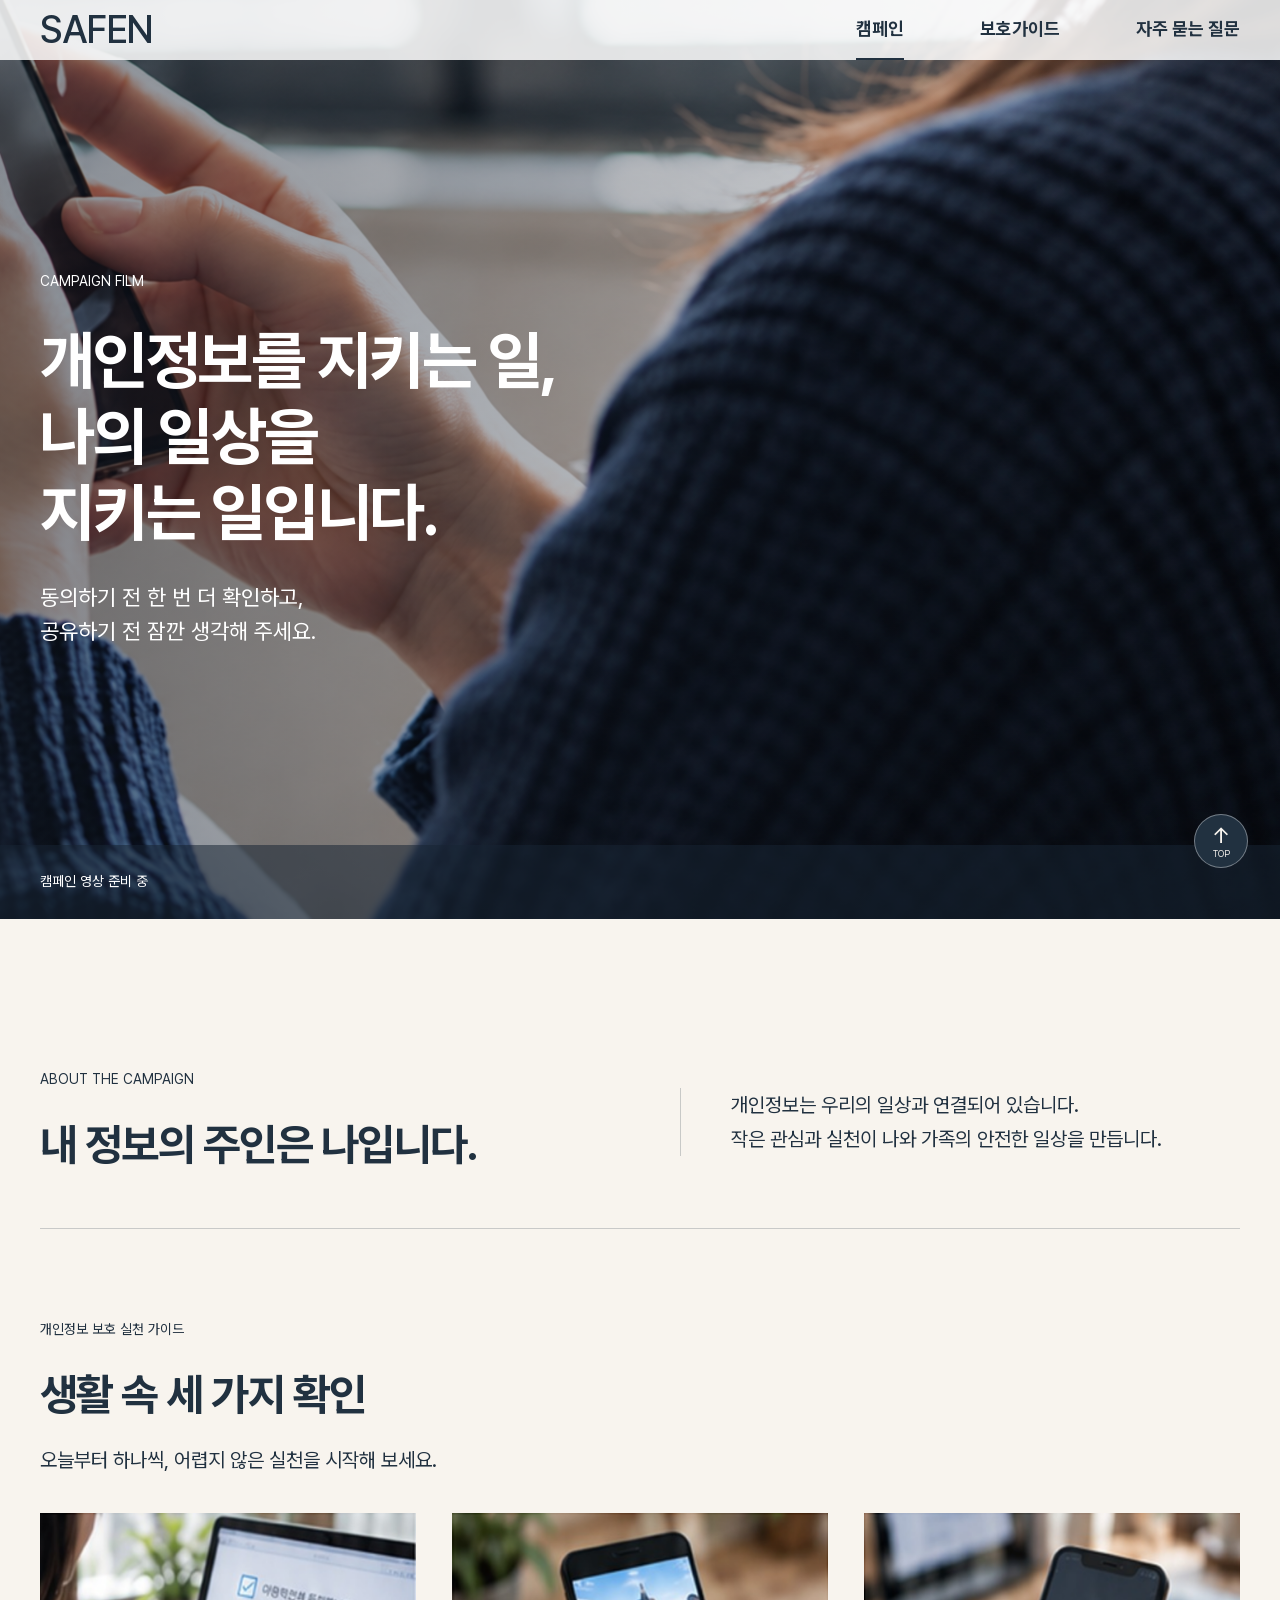
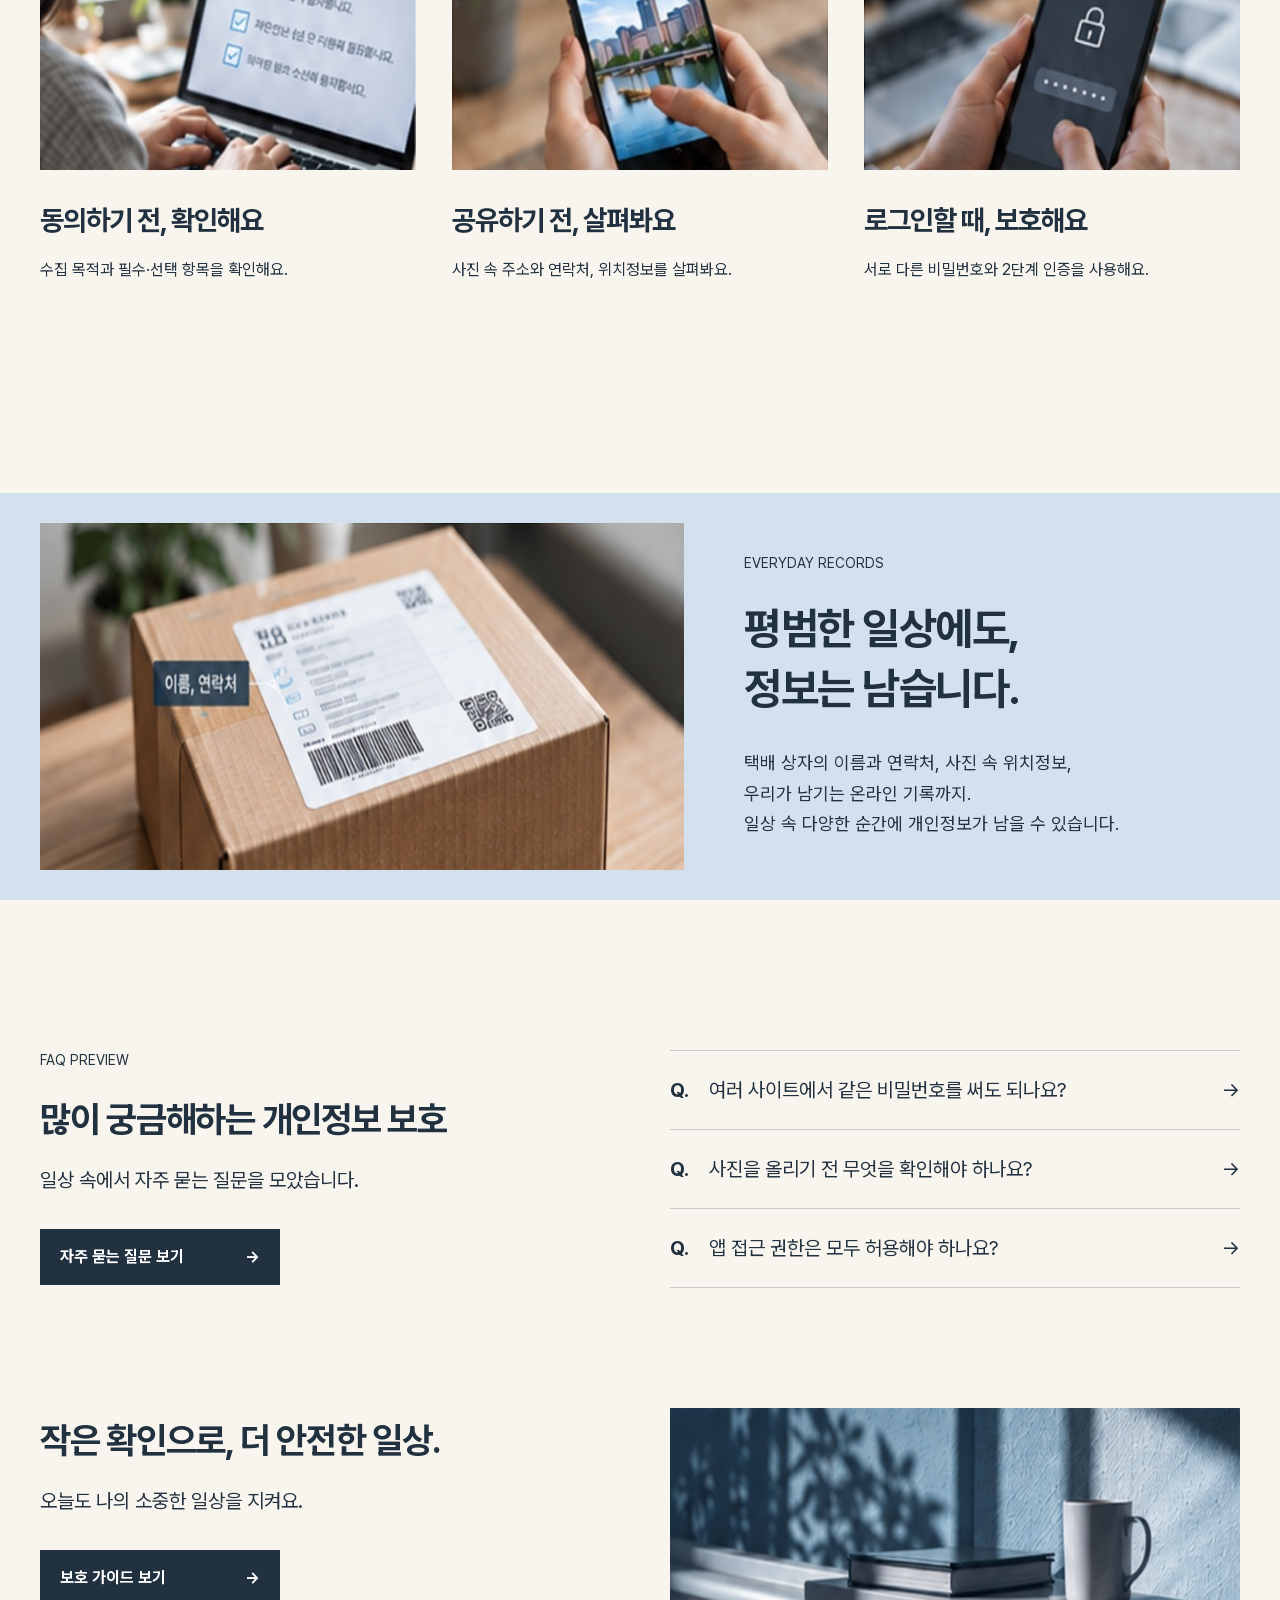
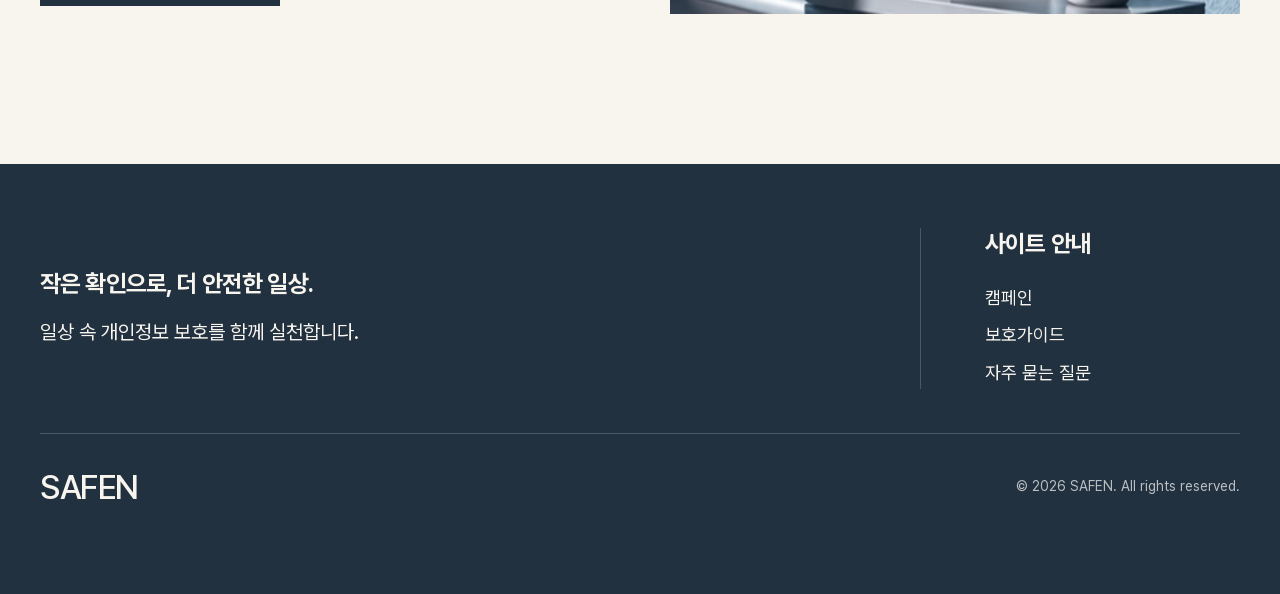
==== index.html @ d2a3bb8a "SAFEN" ====
<!doctype html>
<html lang="ko">
  <head>
    <meta charset="UTF-8" />
    <meta name="viewport" content="width=device-width, initial-scale=1.0" />
    <meta
      name="description"
      content="작은 확인으로, 더 안전한 일상. SAFEN 개인정보 보호 캠페인"
    />
    <title>SAFEN | 캠페인</title>
    <link rel="stylesheet" href="css/reset.css" />
    <link rel="stylesheet" href="css/common.css" />
    <link rel="stylesheet" href="css/main.css" />
    <script src="js/common.js" defer></script>
  </head>
  <body data-page="main">
    <a class="skip-link" href="#content">본문 바로가기</a>
    <header class="site-header">
      <div class="header-inner">
        <a class="logo" href="index.html" aria-label="SAFEN 캠페인 홈">SAFEN</a
        ><button
          class="menu-toggle"
          aria-label="메뉴 열기"
          aria-expanded="false"
          aria-controls="site-nav"
        >
          <span></span><span></span>
        </button>
        <nav id="site-nav" aria-label="주 메뉴">
          <a href="index.html" data-page="main">캠페인</a
          ><a href="guide.html" data-page="guide">보호가이드</a
          ><a href="faq.html" data-page="faq">자주 묻는 질문</a>
        </nav>
      </div>
    </header>
    <main id="content">
      <section class="main-hero" aria-labelledby="main-title">
        <!-- 실제 영상은 video/campaign.mp4에 넣고 data-src를 유지하세요. 파일이 있을 때만 플레이어가 표시됩니다. --><video
          class="main-video"
          data-src="video/campaign.mp4"
          poster="img/campaign-poster.png"
          controls
          playsinline
          hidden
        ></video>
        <div class="main-hero-copy inner">
          <p class="eyebrow">CAMPAIGN FILM</p>
          <h1 id="main-title">
            개인정보를 지키는 일,<br />나의 일상을<br />지키는 일입니다.
          </h1>
          <p>
            동의하기 전 한 번 더 확인하고,<br />공유하기 전 잠깐 생각해 주세요.
          </p>
        </div>
        <p class="video-status">캠페인 영상 준비 중</p>
      </section>
      <section class="main-about">
        <div class="inner">
          <div class="main-intro">
            <div>
              <p class="eyebrow">ABOUT THE CAMPAIGN</p>
              <h2>내 정보의 주인은 나입니다.</h2>
            </div>
            <p>
              개인정보는 우리의 일상과 연결되어 있습니다.<br />작은 관심과
              실천이 나와 가족의 안전한 일상을 만듭니다.
            </p>
          </div>
          <div class="main-practice">
            <p class="eyebrow">개인정보 보호 실천 가이드</p>
            <h2>생활 속 세 가지 확인</h2>
            <p>오늘부터 하나씩, 어렵지 않은 실천을 시작해 보세요.</p>
            <div class="main-cards">
              <article>
                <img
                  class=""
                  src="img/consent.png"
                  alt="동의하기 전, 확인해요"
                  loading="lazy"
                />
                <h3>동의하기 전, 확인해요</h3>
                <p>수집 목적과 필수·선택 항목을 확인해요.</p>
              </article>
              <article>
                <img
                  class=""
                  src="img/share.png"
                  alt="공유하기 전, 살펴봐요"
                  loading="lazy"
                />
                <h3>공유하기 전, 살펴봐요</h3>
                <p>사진 속 주소와 연락처, 위치정보를 살펴봐요.</p>
              </article>
              <article>
                <img
                  class=""
                  src="img/login.png"
                  alt="로그인할 때, 보호해요"
                  loading="lazy"
                />
                <h3>로그인할 때, 보호해요</h3>
                <p>서로 다른 비밀번호와 2단계 인증을 사용해요.</p>
              </article>
            </div>
          </div>
        </div>
      </section>
      <section class="main-records">
        <div class="inner">
          <img
            class=""
            src="img/parcel.png"
            alt="이름과 연락처가 남아 있는 택배 송장"
            loading="lazy"
          />
          <div>
            <p class="eyebrow">EVERYDAY RECORDS</p>
            <h2>평범한 일상에도,<br />정보는 남습니다.</h2>
            <p>
              택배 상자의 이름과 연락처, 사진 속 위치정보,<br />우리가 남기는
              온라인 기록까지.<br />일상 속 다양한 순간에 개인정보가 남을 수
              있습니다.
            </p>
          </div>
        </div>
      </section>
      <section class="main-faq inner">
        <div>
          <p class="eyebrow">FAQ PREVIEW</p>
          <h2>많이 궁금해하는 개인정보 보호</h2>
          <p>일상 속에서 자주 묻는 질문을 모았습니다.</p>
          <a class="button" href="faq.html"
            >자주 묻는 질문 보기<span aria-hidden="true">→</span></a
          >
        </div>
        <div class="main-question-links">
          <a href="faq.html?category=account"
            ><b>Q.</b><span>여러 사이트에서 같은 비밀번호를 써도 되나요?</span
            ><span aria-hidden="true">→</span></a
          ><a href="faq.html?category=sns"
            ><b>Q.</b><span>사진을 올리기 전 무엇을 확인해야 하나요?</span
            ><span aria-hidden="true">→</span></a
          ><a href="faq.html?category=device"
            ><b>Q.</b><span>앱 접근 권한은 모두 허용해야 하나요?</span
            ><span aria-hidden="true">→</span></a
          >
        </div>
      </section>
      <section class="main-cta inner">
        <div>
          <h2>작은 확인으로, 더 안전한 일상.</h2>
          <p>오늘도 나의 소중한 일상을 지켜요.</p>
          <a class="button" href="guide.html"
            >보호 가이드 보기<span aria-hidden="true">→</span></a
          >
        </div>
        <img
          class=""
          src="img/main-cta.png"
          alt="햇살이 비치는 책상과 머그잔"
          loading="lazy"
        />
      </section>
    </main>
    <footer class="site-footer">
      <div class="inner">
        <div class="footer-top">
          <div>
            <h2>작은 확인으로, 더 안전한 일상.</h2>
            <p>일상 속 개인정보 보호를 함께 실천합니다.</p>
          </div>
          <div class="footer-links">
            <h2>사이트 안내</h2>
            <a href="index.html" data-page="main">캠페인</a
            ><a href="guide.html" data-page="guide">보호가이드</a
            ><a href="faq.html" data-page="faq">자주 묻는 질문</a>
          </div>
        </div>
        <div class="footer-bottom">
          <a class="logo" href="index.html">SAFEN</a
          ><small>© 2026 SAFEN. All rights reserved.</small>
        </div>
      </div>
    </footer>
    <button class="top-button" aria-label="페이지 맨 위로 이동">
      <span aria-hidden="true">↑</span>TOP
    </button>
  </body>
</html>
---- css/common.css ----
/* SVG 원본: 각 페이지 1920px / 공통 콘텐츠 1440px, 가이드 1592px. */
@font-face {
  font-family: Pretendard;
  src: url("../fonts/PretendardVariable.woff2") format("woff2");
  font-weight: 45 920;
  font-style: normal;
  font-display: swap;
}
@font-face {
  font-family: HANAMDAUM;
  src: local("HANAMDAUM");
}
:root {
  --navy: #213140;
  --ivory: #f8f4ee;
  --sky: #d3e1ee;
  --gray: #bbbfc2;
  --ink: #111111;
  --line: rgba(33, 49, 64, 0.22);
}
html {
  scroll-behavior: smooth;
}
body {
  font-family: Pretendard, "Noto Sans KR", "Malgun Gothic", sans-serif;
  color: var(--navy);
  font-size: 20px;
  line-height: 1.7;
  word-break: keep-all;
  overflow-wrap: break-word;
}
h1,
h2,
h3 {
  line-height: 1.35;
  letter-spacing: -0.035em;
}
h1 {
  font-size: 52px;
}
h2 {
  font-size: 44px;
}
h3 {
  font-size: 28px;
}
button {
  border: 0;
  background: none;
}
a,
button,
input {
  touch-action: manipulation;
}
:focus-visible {
  outline: 3px solid #547d9f;
  outline-offset: 5px;
}
.inner {
  width: min(1440px, calc(100% - 80px));
  margin-inline: auto;
}
.guide-inner {
  width: min(1592px, calc(100% - 80px));
  margin-inline: auto;
}
.eyebrow {
  font-size: 14px;
  line-height: 1.5;
  margin-bottom: 25px;
}
.button {
  display: inline-flex;
  align-items: center;
  justify-content: space-between;
  gap: 35px;
  min-height: 56px;
  min-width: 240px;
  padding: 14px 20px;
  background: var(--navy);
  color: white;
  font-size: 16px;
  font-weight: 700;
  margin-top: 32px;
}
.button:hover {
  background: #344b60;
}
.site-header {
  height: 60px;
  background: rgba(255, 255, 255, 0.85);
  position: relative;
  z-index: 10;
}
.header-inner {
  max-width: 1610px;
  width: calc(100% - 80px);
  height: 100%;
  margin: auto;
  display: flex;
  align-items: center;
  justify-content: space-between;
}
.logo {
  font-family: HANAMDAUM, Pretendard, sans-serif;
  font-size: 38px;
  letter-spacing: -1.5px;
  line-height: 1;
  font-weight: 500;
}
.site-header nav {
  display: flex;
  align-items: center;
  gap: 76px;
  font-size: 18px;
  font-weight: 700;
  height: 100%;
}
.site-header nav a {
  display: flex;
  align-items: center;
  height: 100%;
  border-bottom: 2px solid transparent;
}
.site-header nav a[aria-current="page"] {
  border-color: var(--navy);
}
.menu-toggle {
  display: none;
}
.site-footer {
  background: var(--navy);
  color: var(--ivory);
  margin-top: 80px;
  padding: 64px 0 90px;
}
.footer-top {
  display: grid;
  grid-template-columns: 1fr 320px;
  gap: 70px;
  align-items: center;
  padding-bottom: 44px;
}
.footer-top h2 {
  font-size: 24px;
  margin-bottom: 15px;
}
.footer-top p {
  font-size: 20px;
}
.footer-links {
  border-left: 1px solid #ffffff30;
  padding-left: 64px;
  display: flex;
  flex-direction: column;
  font-size: 18px;
  gap: 7px;
}
.footer-bottom {
  border-top: 1px solid #ffffff30;
  padding-top: 36px;
  display: flex;
  justify-content: space-between;
  align-items: center;
  gap: 20px;
}
.footer-bottom .logo {
  font-size: 34px;
}
.footer-bottom small {
  font-size: 14px;
  color: var(--gray);
}
.top-button {
  position: fixed;
  bottom: 32px;
  right: 32px;
  z-index: 20;
  background: var(--navy);
  color: var(--ivory);
  border: 1px solid #ffffff60;
  border-radius: 50%;
  width: 54px;
  height: 54px;
  display: flex;
  align-items: center;
  justify-content: center;
  flex-direction: column;
  font-size: 9px;
  line-height: 1.2;
}
.top-button span {
  font-size: 22px;
}
.sr-only,
.skip-link:not(:focus) {
  position: absolute;
  width: 1px;
  height: 1px;
  overflow: hidden;
  clip-path: inset(50%);
  white-space: nowrap;
}
.skip-link:focus {
  position: fixed;
  z-index: 100;
  background: white;
  padding: 12px;
}
.video-status {
  font-size: 14px;
}
.video-status span {
  font-size: 55px;
}
@media (max-width: 1000px) {
  body {
    font-size: 18px;
  }
  h1 {
    font-size: 44px;
  }
  h2 {
    font-size: 34px;
  }
  h3 {
    font-size: 24px;
  }
  .site-header nav {
    gap: 35px;
  }
  .footer-top {
    grid-template-columns: 1fr 220px;
  }
  .footer-links {
    padding-left: 30px;
  }
}
@media (max-width: 700px) {
  body {
    font-size: 16px;
    line-height: 1.75;
  }
  .inner,
  .guide-inner {
    width: calc(100% - 40px);
  }
  h1 {
    font-size: 32px;
  }
  h2 {
    font-size: 28px;
  }
  h3 {
    font-size: 21px;
  }
  .eyebrow {
    font-size: 11px;
    margin-bottom: 18px;
  }
  .site-header {
    height: 64px;
  }
  .header-inner {
    width: calc(100% - 40px);
  }
  .logo {
    font-size: 29px;
  }
  .menu-toggle {
    display: flex;
    width: 44px;
    height: 44px;
    flex-direction: column;
    justify-content: center;
    gap: 7px;
    padding: 10px;
  }
  .menu-toggle span {
    height: 2px;
    width: 24px;
    background: var(--navy);
  }
  .site-header nav {
    display: none;
    position: absolute;
    top: 64px;
    left: 0;
    width: 100%;
    height: auto;
    background: var(--ivory);
    padding: 18px 20px;
    box-shadow: 0 15px 20px #0001;
    flex-direction: column;
    align-items: stretch;
    gap: 0;
  }
  .site-header nav.is-open {
    display: flex;
  }
  .site-header nav a {
    padding: 12px 0;
  }
  .button {
    min-width: 210px;
    min-height: 48px;
    font-size: 14px;
    padding: 12px 16px;
    margin-top: 24px;
  }
  .site-footer {
    margin-top: 48px;
    padding: 40px 0 34px;
  }
  .footer-top {
    grid-template-columns: 1fr;
    gap: 30px;
    padding-bottom: 30px;
  }
  .footer-top h2 {
    font-size: 20px;
  }
  .footer-top p {
    font-size: 14px;
  }
  .footer-links {
    border: 0;
    padding: 0;
    font-size: 15px;
    gap: 5px;
  }
  .footer-links h2 {
    font-size: 16px;
  }
  .footer-bottom {
    align-items: flex-start;
    flex-direction: column;
    padding-top: 25px;
  }
  .footer-bottom .logo {
    font-size: 28px;
  }
  .footer-bottom small {
    font-size: 11px;
  }
  .top-button {
    right: 16px;
    bottom: 18px;
    width: 44px;
    height: 44px;
  }
}
@media (prefers-reduced-motion: reduce) {
  html {
    scroll-behavior: auto;
  }
}
---- css/main.css ----
body[data-page="main"] {
  background: var(--ivory);
}
body[data-page="main"] .site-header {
  position: absolute;
  top: 0;
  left: 0;
  width: 100%;
}
.main-hero {
  height: 919px;
  position: relative;
  background:
    linear-gradient(90deg, #111b2980, #111b2920),
    url("../img/campaign-poster.png") center/cover;
  color: white;
  display: flex;
  align-items: center;
}
.main-hero-copy {
  position: relative;
  z-index: 1;
  pointer-events: none;
}
.main-hero h1 {
  font-size: 64px;
  line-height: 1.19;
  margin: 30px 0;
}
.main-hero p:not(.eyebrow):not(.video-status) {
  font-size: 22px;
  line-height: 1.55;
}
.main-hero > .video-status {
  position: absolute;
  bottom: 0;
  left: 0;
  width: 100%;
  padding: 25px max(40px, calc((100% - 1440px) / 2));
  background: #17253388;
}
.main-video {
  width: 100%;
  height: 100%;
  object-fit: cover;
  position: absolute;
  inset: 0;
}
.main-hero.has-video .main-hero-copy {
  display: none;
}
.main-about {
  padding: 150px 0 210px;
}
.main-intro {
  display: grid;
  grid-template-columns: 1fr 1fr;
  gap: 80px;
  padding-bottom: 54px;
  border-bottom: 1px solid var(--line);
  align-items: center;
}
.main-intro p:not(.eyebrow) {
  border-left: 1px solid var(--line);
  padding-left: 50px;
  font-size: 20px;
}
.main-practice {
  padding-top: 90px;
}
.main-practice > p:not(.eyebrow) {
  margin-top: 18px;
}
.main-cards {
  display: grid;
  grid-template-columns: repeat(3, minmax(0, 1fr));
  gap: 36px;
  margin-top: 36px;
}
.main-cards img {
  width: 100%;
  aspect-ratio: 456/312;
  object-fit: cover;
}
.main-cards h3 {
  margin-top: 32px;
}
.main-cards p {
  font-size: 16px;
  margin-top: 16px;
}
.main-records {
  background: var(--sky);
  padding: 30px 0;
}
.main-records .inner {
  display: grid;
  grid-template-columns: 780fr 600fr;
  gap: 60px;
  align-items: center;
}
.main-records img {
  width: 100%;
  aspect-ratio: 780/420;
  object-fit: cover;
}
.main-records p:not(.eyebrow) {
  font-size: 18px;
  margin-top: 30px;
}
.main-faq {
  display: grid;
  grid-template-columns: 1fr 1fr;
  gap: 60px;
  padding-top: 150px;
  padding-bottom: 120px;
}
.main-faq h2,
.main-cta h2 {
  font-size: 36px;
}
.main-faq p:not(.eyebrow),
.main-cta p {
  margin-top: 18px;
}
.main-question-links a {
  display: flex;
  gap: 20px;
  border-top: 1px solid var(--line);
  padding: 22px 0;
  font-size: 20px;
}
.main-question-links a:last-child {
  border-bottom: 1px solid var(--line);
}
.main-question-links a span:last-child {
  margin-left: auto;
}
.main-question-links a:hover {
  color: #52748e;
}
.main-cta {
  display: grid;
  grid-template-columns: 1fr 1fr;
  gap: 60px;
  align-items: center;
  padding-bottom: 70px;
}
.main-cta img {
  width: 100%;
  aspect-ratio: 690/250;
  object-fit: cover;
}
@media (max-width: 1100px) {
  .main-hero {
    height: 760px;
  }
  .main-hero h1 {
    font-size: 54px;
  }
  .main-intro {
    gap: 30px;
  }
  .main-intro p:not(.eyebrow) {
    padding-left: 30px;
  }
  .main-about {
    padding: 100px 0;
  }
  .main-records .inner {
    gap: 30px;
  }
  .main-faq {
    gap: 35px;
    padding: 100px 0;
  }
  .main-faq h2,
  .main-cta h2 {
    font-size: 30px;
  }
  .main-question-links a {
    font-size: 17px;
  }
}
@media (max-width: 700px) {
  .main-hero {
    height: 640px;
    background-position: 58% center;
  }
  .main-hero h1 {
    font-size: 36px;
    line-height: 1.35;
    margin: 22px 0;
  }
  .main-hero p:not(.eyebrow):not(.video-status) {
    font-size: 16px;
  }
  .main-hero > .video-status {
    padding: 16px 20px;
    font-size: 12px;
  }
  .main-about {
    padding: 64px 0;
  }
  .main-intro {
    grid-template-columns: 1fr;
    gap: 22px;
    padding-bottom: 38px;
  }
  .main-intro h2 {
    font-size: 27px;
  }
  .main-intro p:not(.eyebrow) {
    border: 0;
    padding: 0;
    font-size: 15px;
  }
  .main-practice {
    padding-top: 42px;
  }
  .main-cards {
    grid-template-columns: 1fr;
    gap: 36px;
    margin-top: 26px;
  }
  .main-cards h3 {
    margin-top: 18px;
  }
  .main-cards p {
    margin-top: 8px;
    font-size: 14px;
  }
  .main-records {
    padding: 32px 0 40px;
  }
  .main-records .inner {
    grid-template-columns: 1fr;
    gap: 30px;
  }
  .main-records p:not(.eyebrow) {
    font-size: 15px;
    margin-top: 20px;
  }
  .main-faq {
    grid-template-columns: 1fr;
    padding: 60px 0;
    gap: 32px;
  }
  .main-faq h2,
  .main-cta h2 {
    font-size: 27px;
  }
  .main-question-links a {
    font-size: 15px;
    gap: 12px;
    padding: 20px 0;
  }
  .main-cta {
    grid-template-columns: 1fr;
    gap: 28px;
    padding-bottom: 16px;
  }
  .main-cta img {
    aspect-ratio: 353/180;
  }
}
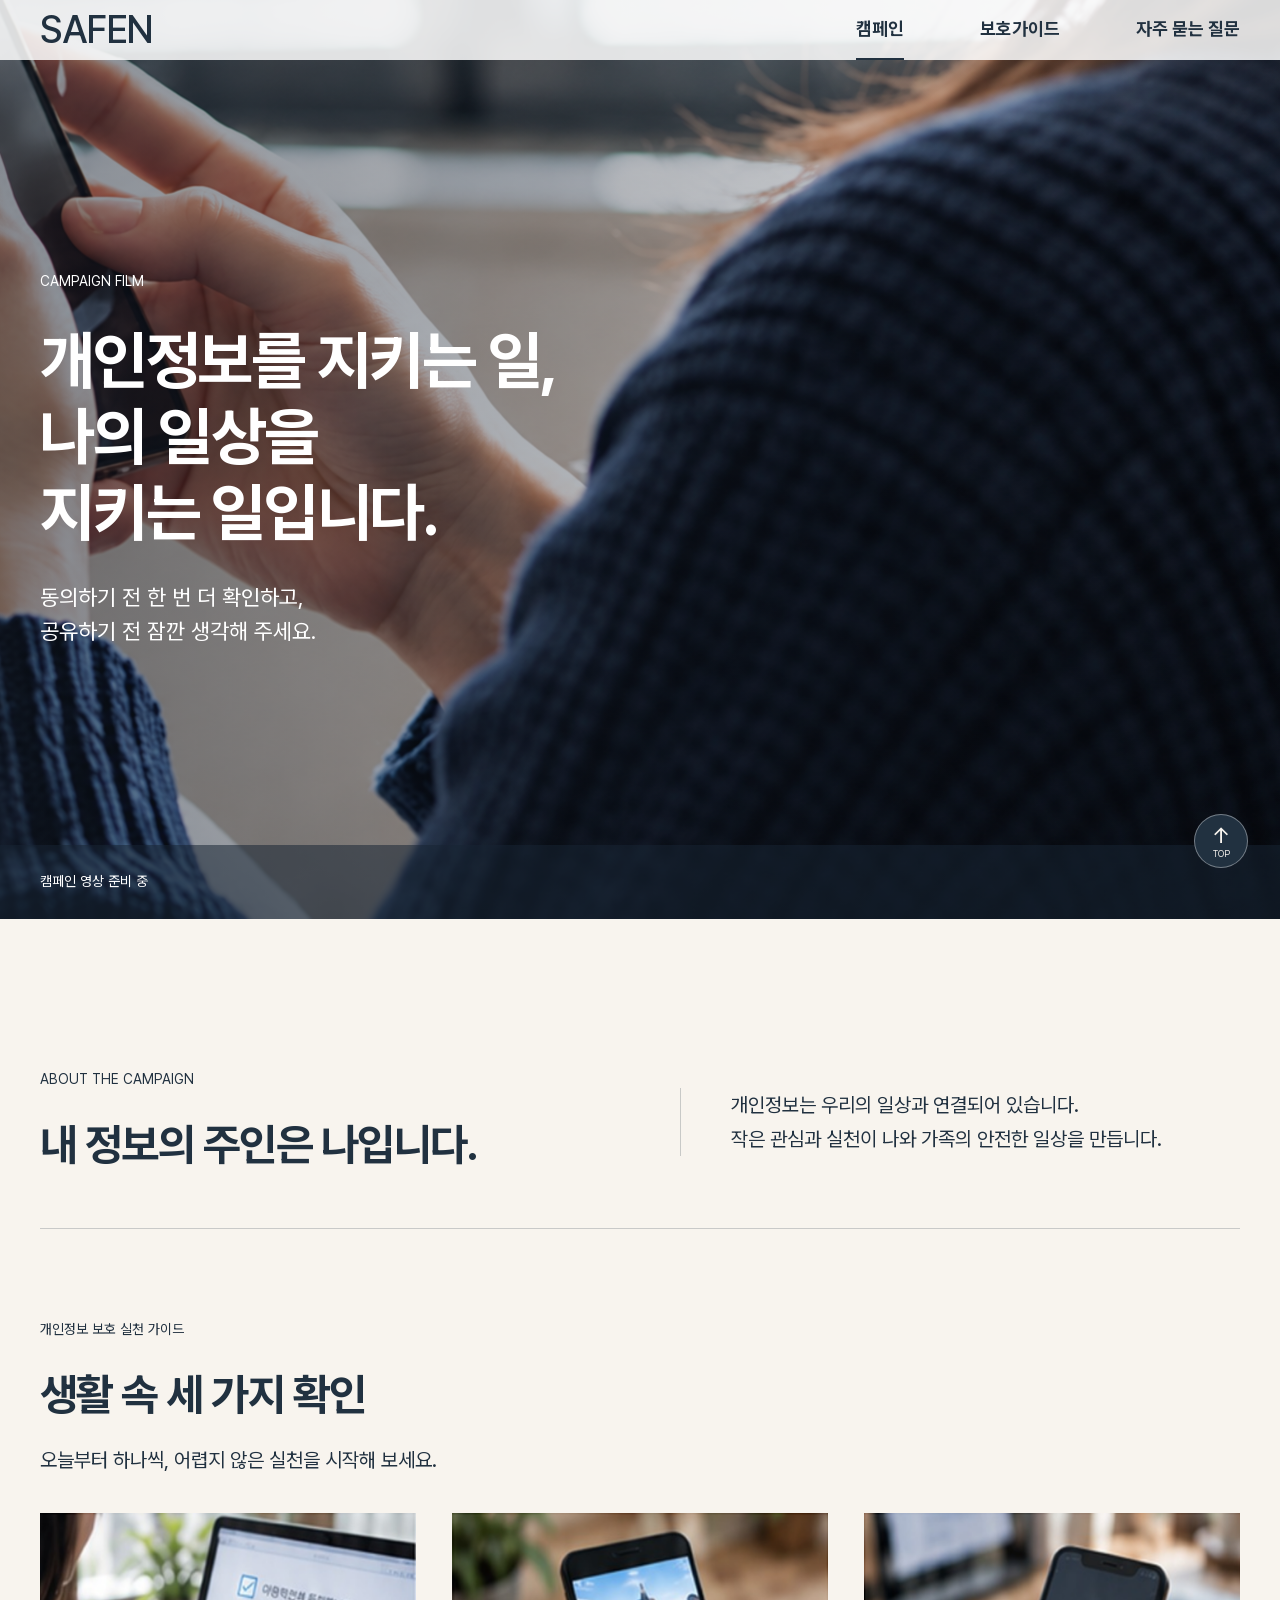
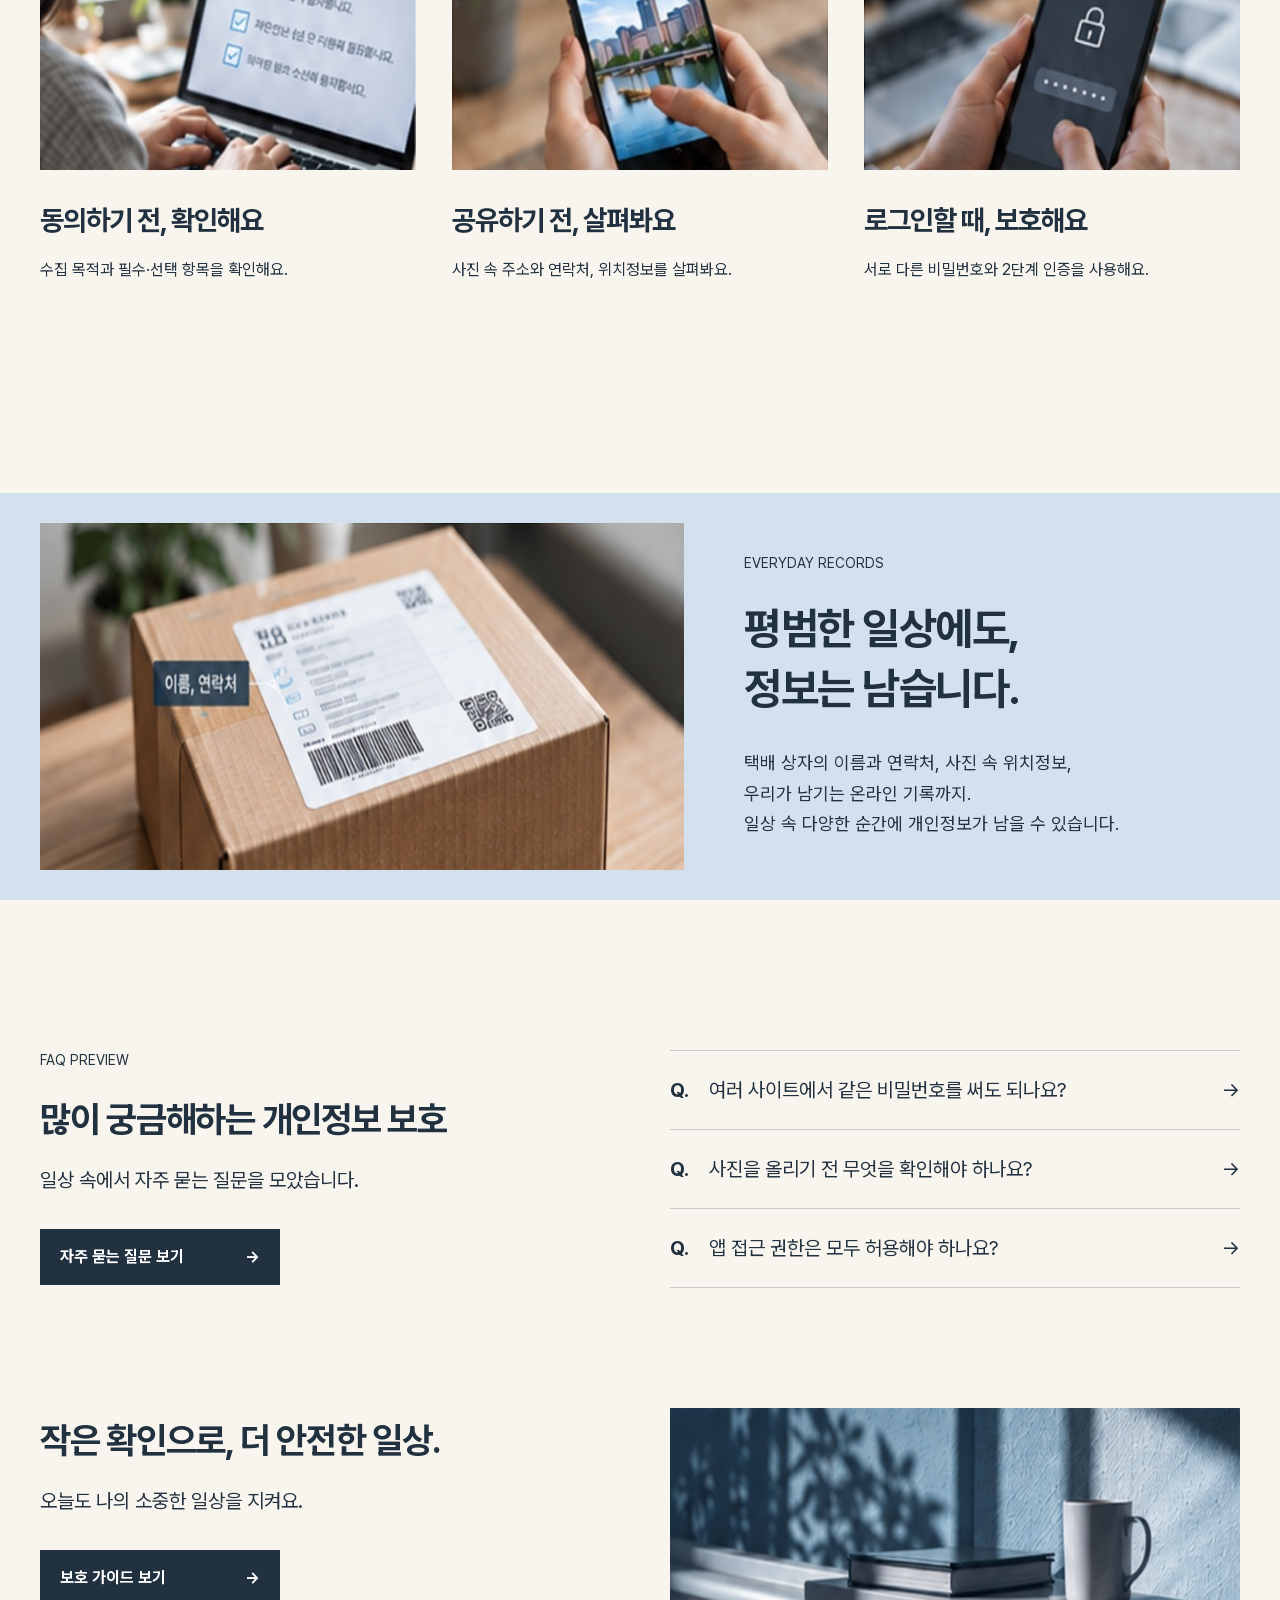
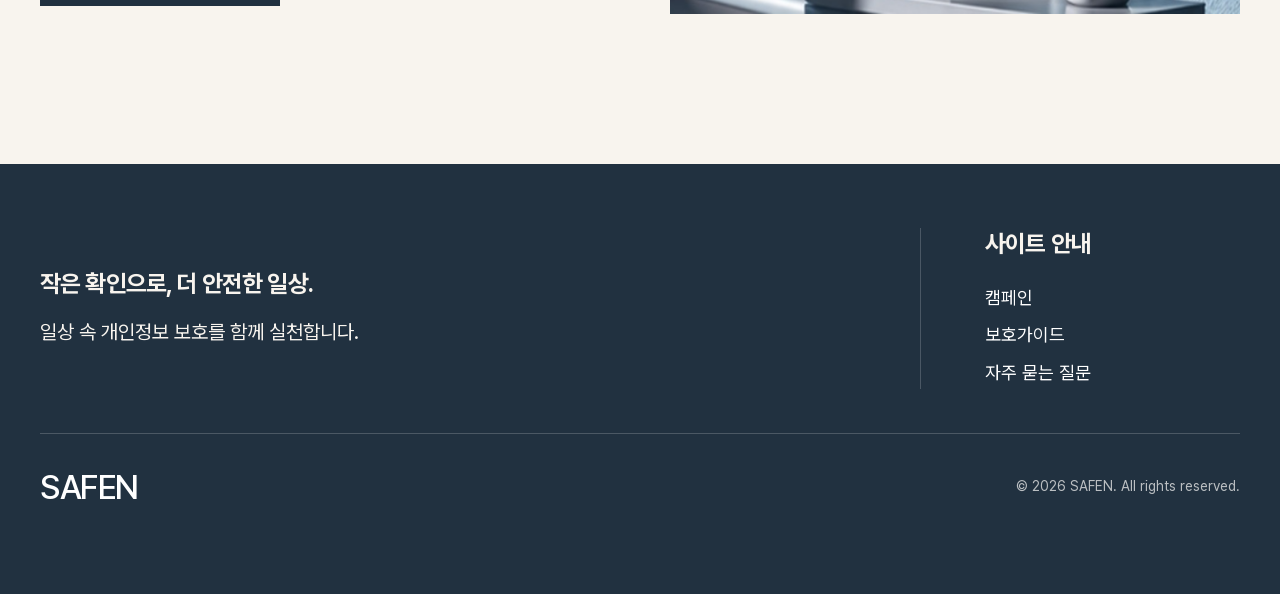
==== commit 6fbf2eaf: "SAFEN 페이지 수정" ====
--- a/index.html
+++ b/index.html
@@ -1,189 +1,140 @@
 <!doctype html>
 <html lang="ko">
-  <head>
-    <meta charset="UTF-8" />
-    <meta name="viewport" content="width=device-width, initial-scale=1.0" />
-    <meta
-      name="description"
-      content="작은 확인으로, 더 안전한 일상. SAFEN 개인정보 보호 캠페인"
-    />
-    <title>SAFEN | 캠페인</title>
-    <link rel="stylesheet" href="css/reset.css" />
-    <link rel="stylesheet" href="css/common.css" />
-    <link rel="stylesheet" href="css/main.css" />
-    <script src="js/common.js" defer></script>
-  </head>
-  <body data-page="main">
-    <a class="skip-link" href="#content">본문 바로가기</a>
-    <header class="site-header">
-      <div class="header-inner">
-        <a class="logo" href="index.html" aria-label="SAFEN 캠페인 홈">SAFEN</a
-        ><button
-          class="menu-toggle"
-          aria-label="메뉴 열기"
-          aria-expanded="false"
-          aria-controls="site-nav"
-        >
-          <span></span><span></span>
-        </button>
-        <nav id="site-nav" aria-label="주 메뉴">
-          <a href="index.html" data-page="main">캠페인</a
-          ><a href="guide.html" data-page="guide">보호가이드</a
-          ><a href="faq.html" data-page="faq">자주 묻는 질문</a>
-        </nav>
+
+<head>
+  <meta charset="UTF-8" />
+  <meta name="viewport" content="width=device-width, initial-scale=1.0" />
+  <meta name="description" content="작은 확인으로, 더 안전한 일상. SAFEN 개인정보 보호 캠페인" />
+  <title>SAFEN | 캠페인</title>
+  <link rel="stylesheet" href="css/reset.css" />
+  <link rel="stylesheet" href="css/common.css" />
+  <link rel="stylesheet" href="css/main.css" />
+  <script src="js/common.js" defer></script>
+</head>
+
+<body data-page="main">
+  <a class="skip-link" href="#content">본문 바로가기</a>
+  <header class="site-header">
+    <div class="header-inner">
+      <a class="logo" href="index.html" aria-label="SAFEN 캠페인 홈">SAFEN</a><button class="menu-toggle" aria-label="메뉴 열기"
+        aria-expanded="false" aria-controls="site-nav">
+        <span></span><span></span>
+      </button>
+      <nav id="site-nav" aria-label="주 메뉴">
+        <a href="index.html" data-page="main">캠페인</a><a href="guide.html" data-page="guide">보호가이드</a><a href="faq.html"
+          data-page="faq">자주 묻는 질문</a>
+      </nav>
+    </div>
+  </header>
+  <main id="content">
+    <section class="main-hero" aria-labelledby="main-title">
+      <!-- 실제 영상은 video/campaign.mp4에 넣고 data-src를 유지하세요. 파일이 있을 때만 플레이어가 표시됩니다. --><video class="main-video"
+        data-src="video/home.mp4" poster="img/campaign-poster.png" controls playsinline hidden></video>
+      <div class="main-hero-copy inner">
+        <p class="eyebrow">CAMPAIGN FILM</p>
+        <h1 id="main-title">
+          개인정보를 지키는 일,<br />나의 일상을<br />지키는 일입니다.
+        </h1>
+        <p>
+          동의하기 전 한 번 더 확인하고,<br />공유하기 전 잠깐 생각해 주세요.
+        </p>
       </div>
-    </header>
-    <main id="content">
-      <section class="main-hero" aria-labelledby="main-title">
-        <!-- 실제 영상은 video/campaign.mp4에 넣고 data-src를 유지하세요. 파일이 있을 때만 플레이어가 표시됩니다. --><video
-          class="main-video"
-          data-src="video/campaign.mp4"
-          poster="img/campaign-poster.png"
-          controls
-          playsinline
-          hidden
-        ></video>
-        <div class="main-hero-copy inner">
-          <p class="eyebrow">CAMPAIGN FILM</p>
-          <h1 id="main-title">
-            개인정보를 지키는 일,<br />나의 일상을<br />지키는 일입니다.
-          </h1>
+      <p class="video-status">캠페인 영상 준비 중</p>
+    </section>
+    <section class="main-about">
+      <div class="inner">
+        <div class="main-intro">
+          <div>
+            <p class="eyebrow">ABOUT THE CAMPAIGN</p>
+            <h2>내 정보의 주인은 나입니다.</h2>
+          </div>
           <p>
-            동의하기 전 한 번 더 확인하고,<br />공유하기 전 잠깐 생각해 주세요.
+            개인정보는 우리의 일상과 연결되어 있습니다.<br />작은 관심과
+            실천이 나와 가족의 안전한 일상을 만듭니다.
           </p>
         </div>
-        <p class="video-status">캠페인 영상 준비 중</p>
-      </section>
-      <section class="main-about">
-        <div class="inner">
-          <div class="main-intro">
-            <div>
-              <p class="eyebrow">ABOUT THE CAMPAIGN</p>
-              <h2>내 정보의 주인은 나입니다.</h2>
-            </div>
-            <p>
-              개인정보는 우리의 일상과 연결되어 있습니다.<br />작은 관심과
-              실천이 나와 가족의 안전한 일상을 만듭니다.
-            </p>
-          </div>
-          <div class="main-practice">
-            <p class="eyebrow">개인정보 보호 실천 가이드</p>
-            <h2>생활 속 세 가지 확인</h2>
-            <p>오늘부터 하나씩, 어렵지 않은 실천을 시작해 보세요.</p>
-            <div class="main-cards">
-              <article>
-                <img
-                  class=""
-                  src="img/consent.png"
-                  alt="동의하기 전, 확인해요"
-                  loading="lazy"
-                />
-                <h3>동의하기 전, 확인해요</h3>
-                <p>수집 목적과 필수·선택 항목을 확인해요.</p>
-              </article>
-              <article>
-                <img
-                  class=""
-                  src="img/share.png"
-                  alt="공유하기 전, 살펴봐요"
-                  loading="lazy"
-                />
-                <h3>공유하기 전, 살펴봐요</h3>
-                <p>사진 속 주소와 연락처, 위치정보를 살펴봐요.</p>
-              </article>
-              <article>
-                <img
-                  class=""
-                  src="img/login.png"
-                  alt="로그인할 때, 보호해요"
-                  loading="lazy"
-                />
-                <h3>로그인할 때, 보호해요</h3>
-                <p>서로 다른 비밀번호와 2단계 인증을 사용해요.</p>
-              </article>
-            </div>
+        <div class="main-practice">
+          <p class="eyebrow">개인정보 보호 실천 가이드</p>
+          <h2>생활 속 세 가지 확인</h2>
+          <p>오늘부터 하나씩, 어렵지 않은 실천을 시작해 보세요.</p>
+          <div class="main-cards">
+            <article>
+              <img class="" src="img/consent.png" alt="동의하기 전, 확인해요" loading="lazy" />
+              <h3>동의하기 전, 확인해요</h3>
+              <p>수집 목적과 필수·선택 항목을 확인해요.</p>
+            </article>
+            <article>
+              <img class="" src="img/share.png" alt="공유하기 전, 살펴봐요" loading="lazy" />
+              <h3>공유하기 전, 살펴봐요</h3>
+              <p>사진 속 주소와 연락처, 위치정보를 살펴봐요.</p>
+            </article>
+            <article>
+              <img class="" src="img/login.png" alt="로그인할 때, 보호해요" loading="lazy" />
+              <h3>로그인할 때, 보호해요</h3>
+              <p>서로 다른 비밀번호와 2단계 인증을 사용해요.</p>
+            </article>
           </div>
         </div>
-      </section>
-      <section class="main-records">
-        <div class="inner">
-          <img
-            class=""
-            src="img/parcel.png"
-            alt="이름과 연락처가 남아 있는 택배 송장"
-            loading="lazy"
-          />
-          <div>
-            <p class="eyebrow">EVERYDAY RECORDS</p>
-            <h2>평범한 일상에도,<br />정보는 남습니다.</h2>
-            <p>
-              택배 상자의 이름과 연락처, 사진 속 위치정보,<br />우리가 남기는
-              온라인 기록까지.<br />일상 속 다양한 순간에 개인정보가 남을 수
-              있습니다.
-            </p>
-          </div>
+      </div>
+    </section>
+    <section class="main-records">
+      <div class="inner">
+        <img class="" src="img/parcel.png" alt="이름과 연락처가 남아 있는 택배 송장" loading="lazy" />
+        <div>
+          <p class="eyebrow">EVERYDAY RECORDS</p>
+          <h2>평범한 일상에도,<br />정보는 남습니다.</h2>
+          <p>
+            택배 상자의 이름과 연락처, 사진 속 위치정보,<br />우리가 남기는
+            온라인 기록까지.<br />일상 속 다양한 순간에 개인정보가 남을 수
+            있습니다.
+          </p>
         </div>
-      </section>
-      <section class="main-faq inner">
-        <div>
-          <p class="eyebrow">FAQ PREVIEW</p>
-          <h2>많이 궁금해하는 개인정보 보호</h2>
-          <p>일상 속에서 자주 묻는 질문을 모았습니다.</p>
-          <a class="button" href="faq.html"
-            >자주 묻는 질문 보기<span aria-hidden="true">→</span></a
-          >
-        </div>
-        <div class="main-question-links">
-          <a href="faq.html?category=account"
-            ><b>Q.</b><span>여러 사이트에서 같은 비밀번호를 써도 되나요?</span
-            ><span aria-hidden="true">→</span></a
-          ><a href="faq.html?category=sns"
-            ><b>Q.</b><span>사진을 올리기 전 무엇을 확인해야 하나요?</span
-            ><span aria-hidden="true">→</span></a
-          ><a href="faq.html?category=device"
-            ><b>Q.</b><span>앱 접근 권한은 모두 허용해야 하나요?</span
-            ><span aria-hidden="true">→</span></a
-          >
-        </div>
-      </section>
-      <section class="main-cta inner">
+      </div>
+    </section>
+    <section class="main-faq inner">
+      <div>
+        <p class="eyebrow">FAQ PREVIEW</p>
+        <h2>많이 궁금해하는 개인정보 보호</h2>
+        <p>일상 속에서 자주 묻는 질문을 모았습니다.</p>
+        <a class="button" href="faq.html">자주 묻는 질문 보기<span aria-hidden="true">→</span></a>
+      </div>
+      <div class="main-question-links">
+        <a href="faq.html?category=account"><b>Q.</b><span>여러 사이트에서 같은 비밀번호를 써도 되나요?</span><span
+            aria-hidden="true">→</span></a><a href="faq.html?category=sns"><b>Q.</b><span>사진을 올리기 전 무엇을 확인해야
+            하나요?</span><span aria-hidden="true">→</span></a><a href="faq.html?category=device"><b>Q.</b><span>앱 접근 권한은
+            모두 허용해야 하나요?</span><span aria-hidden="true">→</span></a>
+      </div>
+    </section>
+    <section class="main-cta inner">
+      <div>
+        <h2>작은 확인으로, 더 안전한 일상.</h2>
+        <p>오늘도 나의 소중한 일상을 지켜요.</p>
+        <a class="button" href="guide.html">보호 가이드 보기<span aria-hidden="true">→</span></a>
+      </div>
+      <img class="" src="img/main-cta.png" alt="햇살이 비치는 책상과 머그잔" loading="lazy" />
+    </section>
+  </main>
+  <footer class="site-footer">
+    <div class="inner">
+      <div class="footer-top">
         <div>
           <h2>작은 확인으로, 더 안전한 일상.</h2>
-          <p>오늘도 나의 소중한 일상을 지켜요.</p>
-          <a class="button" href="guide.html"
-            >보호 가이드 보기<span aria-hidden="true">→</span></a
-          >
+          <p>일상 속 개인정보 보호를 함께 실천합니다.</p>
         </div>
-        <img
-          class=""
-          src="img/main-cta.png"
-          alt="햇살이 비치는 책상과 머그잔"
-          loading="lazy"
-        />
-      </section>
-    </main>
-    <footer class="site-footer">
-      <div class="inner">
-        <div class="footer-top">
-          <div>
-            <h2>작은 확인으로, 더 안전한 일상.</h2>
-            <p>일상 속 개인정보 보호를 함께 실천합니다.</p>
-          </div>
-          <div class="footer-links">
-            <h2>사이트 안내</h2>
-            <a href="index.html" data-page="main">캠페인</a
-            ><a href="guide.html" data-page="guide">보호가이드</a
-            ><a href="faq.html" data-page="faq">자주 묻는 질문</a>
-          </div>
-        </div>
-        <div class="footer-bottom">
-          <a class="logo" href="index.html">SAFEN</a
-          ><small>© 2026 SAFEN. All rights reserved.</small>
+        <div class="footer-links">
+          <h2>사이트 안내</h2>
+          <a href="index.html" data-page="main">캠페인</a><a href="guide.html" data-page="guide">보호가이드</a><a
+            href="faq.html" data-page="faq">자주 묻는 질문</a>
         </div>
       </div>
-    </footer>
-    <button class="top-button" aria-label="페이지 맨 위로 이동">
-      <span aria-hidden="true">↑</span>TOP
-    </button>
-  </body>
-</html>
+      <div class="footer-bottom">
+        <a class="logo" href="index.html">SAFEN</a><small>© 2026 SAFEN. All rights reserved.</small>
+      </div>
+    </div>
+  </footer>
+  <button class="top-button" aria-label="페이지 맨 위로 이동">
+    <span aria-hidden="true">↑</span>TOP
+  </button>
+</body>
+
+</html>
--- a/css/common.css
+++ b/css/common.css
@@ -1,3 +1,88 @@
+/* ==============================
+   SAFEN HEADER / FOOTER HOVER
+============================== */
+
+/* 1. 헤더 메뉴 */
+.site-header nav a {
+  text-decoration: underline;
+  text-decoration-color: transparent;
+  text-underline-offset: 5px;
+  text-decoration-thickness: 1px;
+
+  text-shadow: 0 4px 4px transparent;
+
+  transition:
+    color 0.5s ease,
+    text-decoration-color 0.5s ease,
+    text-shadow 0.5s ease,
+    border-color 0.5s ease;
+}
+
+/* 헤더 네비게이션 호버 */
+.site-header nav a {
+  text-decoration: none;
+  text-shadow: 0 4px 4px transparent;
+
+  transition:
+    color 0.5s ease,
+    text-shadow 0.5s ease;
+}
+
+.site-header nav a:hover,
+.site-header nav a:focus-visible {
+  color: #000000;
+  text-decoration: none;
+  text-shadow: 0 4px 4px rgba(0, 0, 0, 0.25);
+}
+
+/* 2. 푸터 메뉴 */
+.site-footer .footer-links a {
+  color: #ffffff;
+  text-shadow: 0 0 10px transparent;
+
+  transition:
+    color 0.6s ease,
+    text-shadow 0.6s ease;
+}
+
+.site-footer .footer-links a:hover,
+.site-footer .footer-links a:focus-visible {
+  color: #ffffff;
+  text-shadow:
+    0 0 5px rgba(211, 225, 238, 0.9),
+    0 0 10px rgba(211, 225, 238, 0.8);
+}
+
+/* 3. 푸터 SAFEN 로고 */
+.site-footer .logo {
+  color: #ffffff;
+  text-shadow: 0 0 10px transparent;
+
+  transition:
+    color 0.6s ease,
+    text-shadow 0.6s ease;
+}
+
+.site-footer .logo:hover,
+.site-footer .logo:focus-visible {
+  text-shadow:
+    0 0 5px rgba(211, 225, 238, 0.9),
+    0 0 10px rgba(211, 225, 238, 0.8);
+}
+
+/* 사용자의 애니메이션 감소 설정 존중 */
+@media (prefers-reduced-motion: reduce) {
+
+  .site-header nav a,
+  .site-footer .footer-links a,
+  .site-footer .logo {
+    transition: none;
+  }
+}
+
+
+
+
 /* SVG 원본: 각 페이지 1920px / 공통 콘텐츠 1440px, 가이드 1592px. */
 @font-face {
   font-family: Pretendard;
@@ -6,10 +91,12 @@
   font-style: normal;
   font-display: swap;
 }
+
 @font-face {
   font-family: HANAMDAUM;
   src: local("HANAMDAUM");
 }
+
 :root {
   --navy: #213140;
   --ivory: #f8f4ee;
@@ -18,9 +105,11 @@
   --ink: #111111;
   --line: rgba(33, 49, 64, 0.22);
 }
+
 html {
   scroll-behavior: smooth;
 }
+
 body {
   font-family: Pretendard, "Noto Sans KR", "Malgun Gothic", sans-serif;
   color: var(--navy);
@@ -29,47 +118,58 @@
   word-break: keep-all;
   overflow-wrap: break-word;
 }
+
 h1,
 h2,
 h3 {
   line-height: 1.35;
   letter-spacing: -0.035em;
 }
+
 h1 {
   font-size: 52px;
 }
+
 h2 {
   font-size: 44px;
 }
+
 h3 {
   font-size: 28px;
 }
+
 button {
   border: 0;
   background: none;
 }
+
 a,
 button,
 input {
   touch-action: manipulation;
 }
+
 :focus-visible {
   outline: 3px solid #547d9f;
   outline-offset: 5px;
 }
+
 .inner {
   width: min(1440px, calc(100% - 80px));
   margin-inline: auto;
 }
+
 .guide-inner {
   width: min(1592px, calc(100% - 80px));
   margin-inline: auto;
 }
+
 .eyebrow {
   font-size: 14px;
   line-height: 1.5;
   margin-bottom: 25px;
 }
+
 .button {
   display: inline-flex;
   align-items: center;
@@ -84,15 +184,18 @@
   font-weight: 700;
   margin-top: 32px;
 }
+
 .button:hover {
   background: #344b60;
 }
+
 .site-header {
   height: 60px;
   background: rgba(255, 255, 255, 0.85);
   position: relative;
   z-index: 10;
 }
+
 .header-inner {
   max-width: 1610px;
   width: calc(100% - 80px);
@@ -102,6 +205,7 @@
   align-items: center;
   justify-content: space-between;
 }
+
 .logo {
   font-family: HANAMDAUM, Pretendard, sans-serif;
   font-size: 38px;
@@ -109,6 +213,7 @@
   line-height: 1;
   font-weight: 500;
 }
+
 .site-header nav {
   display: flex;
   align-items: center;
@@ -117,24 +222,29 @@
   font-weight: 700;
   height: 100%;
 }
+
 .site-header nav a {
   display: flex;
   align-items: center;
   height: 100%;
   border-bottom: 2px solid transparent;
 }
+
 .site-header nav a[aria-current="page"] {
   border-color: var(--navy);
 }
+
 .menu-toggle {
   display: none;
 }
+
 .site-footer {
   background: var(--navy);
   color: var(--ivory);
   margin-top: 80px;
   padding: 64px 0 90px;
 }
+
 .footer-top {
   display: grid;
   grid-template-columns: 1fr 320px;
@@ -142,13 +252,16 @@
   align-items: center;
   padding-bottom: 44px;
 }
+
 .footer-top h2 {
   font-size: 24px;
   margin-bottom: 15px;
 }
+
 .footer-top p {
   font-size: 20px;
 }
+
 .footer-links {
   border-left: 1px solid #ffffff30;
   padding-left: 64px;
@@ -157,6 +270,7 @@
   font-size: 18px;
   gap: 7px;
 }
+
 .footer-bottom {
   border-top: 1px solid #ffffff30;
   padding-top: 36px;
@@ -165,13 +279,16 @@
   align-items: center;
   gap: 20px;
 }
+
 .footer-bottom .logo {
   font-size: 34px;
 }
+
 .footer-bottom small {
   font-size: 14px;
   color: var(--gray);
 }
+
 .top-button {
   position: fixed;
   bottom: 32px;
@@ -190,9 +307,11 @@
   font-size: 9px;
   line-height: 1.2;
 }
+
 .top-button span {
   font-size: 22px;
 }
+
 .sr-only,
 .skip-link:not(:focus) {
   position: absolute;
@@ -202,72 +321,92 @@
   clip-path: inset(50%);
   white-space: nowrap;
 }
+
 .skip-link:focus {
   position: fixed;
   z-index: 100;
   background: white;
   padding: 12px;
 }
+
 .video-status {
   font-size: 14px;
 }
+
 .video-status span {
   font-size: 55px;
 }
+
 @media (max-width: 1000px) {
   body {
     font-size: 18px;
   }
+
   h1 {
     font-size: 44px;
   }
+
   h2 {
     font-size: 34px;
   }
+
   h3 {
     font-size: 24px;
   }
+
   .site-header nav {
     gap: 35px;
   }
+
   .footer-top {
     grid-template-columns: 1fr 220px;
   }
+
   .footer-links {
     padding-left: 30px;
   }
 }
+
 @media (max-width: 700px) {
   body {
     font-size: 16px;
     line-height: 1.75;
   }
+
   .inner,
   .guide-inner {
     width: calc(100% - 40px);
   }
+
   h1 {
     font-size: 32px;
   }
+
   h2 {
     font-size: 28px;
   }
+
   h3 {
     font-size: 21px;
   }
+
   .eyebrow {
     font-size: 11px;
     margin-bottom: 18px;
   }
+
   .site-header {
     height: 64px;
   }
+
   .header-inner {
     width: calc(100% - 40px);
   }
+
   .logo {
     font-size: 29px;
   }
+
   .menu-toggle {
     display: flex;
     width: 44px;
@@ -277,11 +416,13 @@
     gap: 7px;
     padding: 10px;
   }
+
   .menu-toggle span {
     height: 2px;
     width: 24px;
     background: var(--navy);
   }
+
   .site-header nav {
     display: none;
     position: absolute;
@@ -296,12 +437,15 @@
     align-items: stretch;
     gap: 0;
   }
+
   .site-header nav.is-open {
     display: flex;
   }
+
   .site-header nav a {
     padding: 12px 0;
   }
+
   .button {
     min-width: 210px;
     min-height: 48px;
@@ -309,41 +453,51 @@
     padding: 12px 16px;
     margin-top: 24px;
   }
+
   .site-footer {
     margin-top: 48px;
     padding: 40px 0 34px;
   }
+
   .footer-top {
     grid-template-columns: 1fr;
     gap: 30px;
     padding-bottom: 30px;
   }
+
   .footer-top h2 {
     font-size: 20px;
   }
+
   .footer-top p {
     font-size: 14px;
   }
+
   .footer-links {
     border: 0;
     padding: 0;
     font-size: 15px;
     gap: 5px;
   }
+
   .footer-links h2 {
     font-size: 16px;
   }
+
   .footer-bottom {
     align-items: flex-start;
     flex-direction: column;
     padding-top: 25px;
   }
+
   .footer-bottom .logo {
     font-size: 28px;
   }
+
   .footer-bottom small {
     font-size: 11px;
   }
+
   .top-button {
     right: 16px;
     bottom: 18px;
@@ -351,8 +505,9 @@
     height: 44px;
   }
 }
+
 @media (prefers-reduced-motion: reduce) {
   html {
     scroll-behavior: auto;
   }
-}
+}
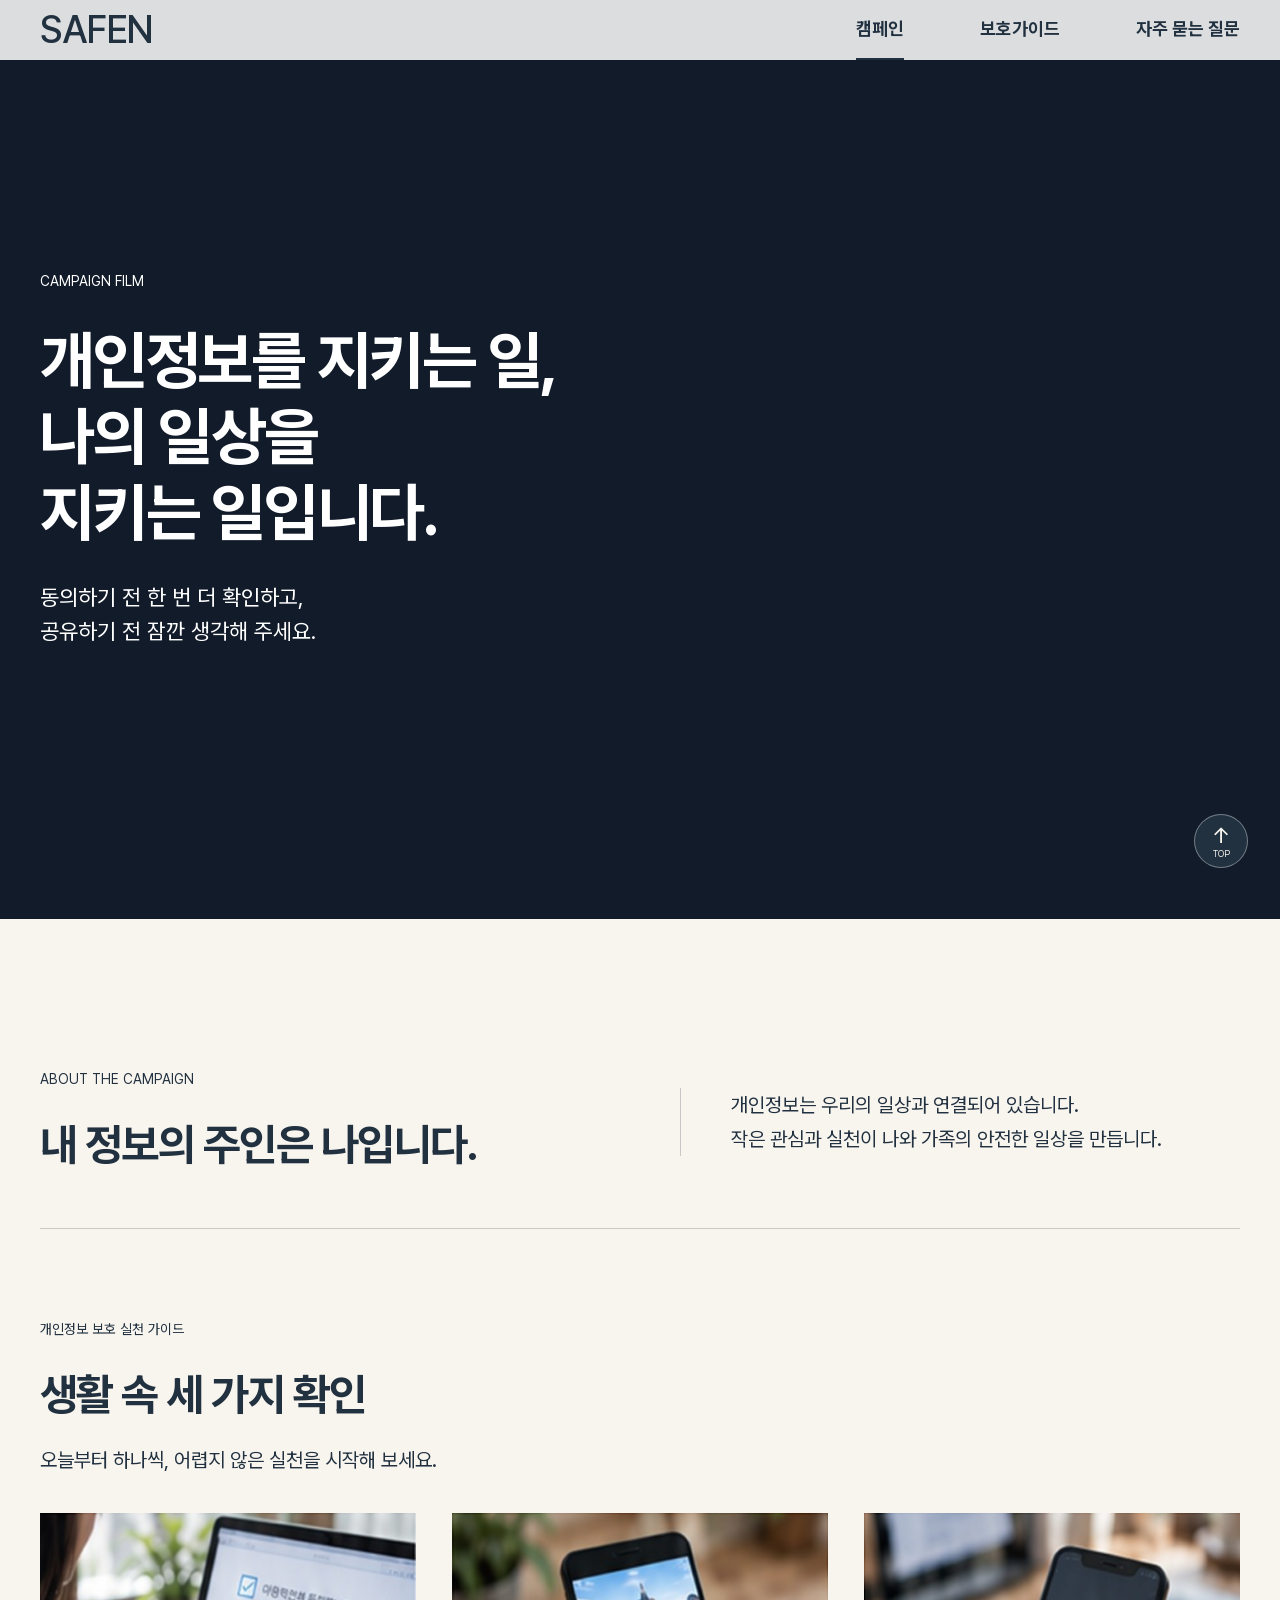
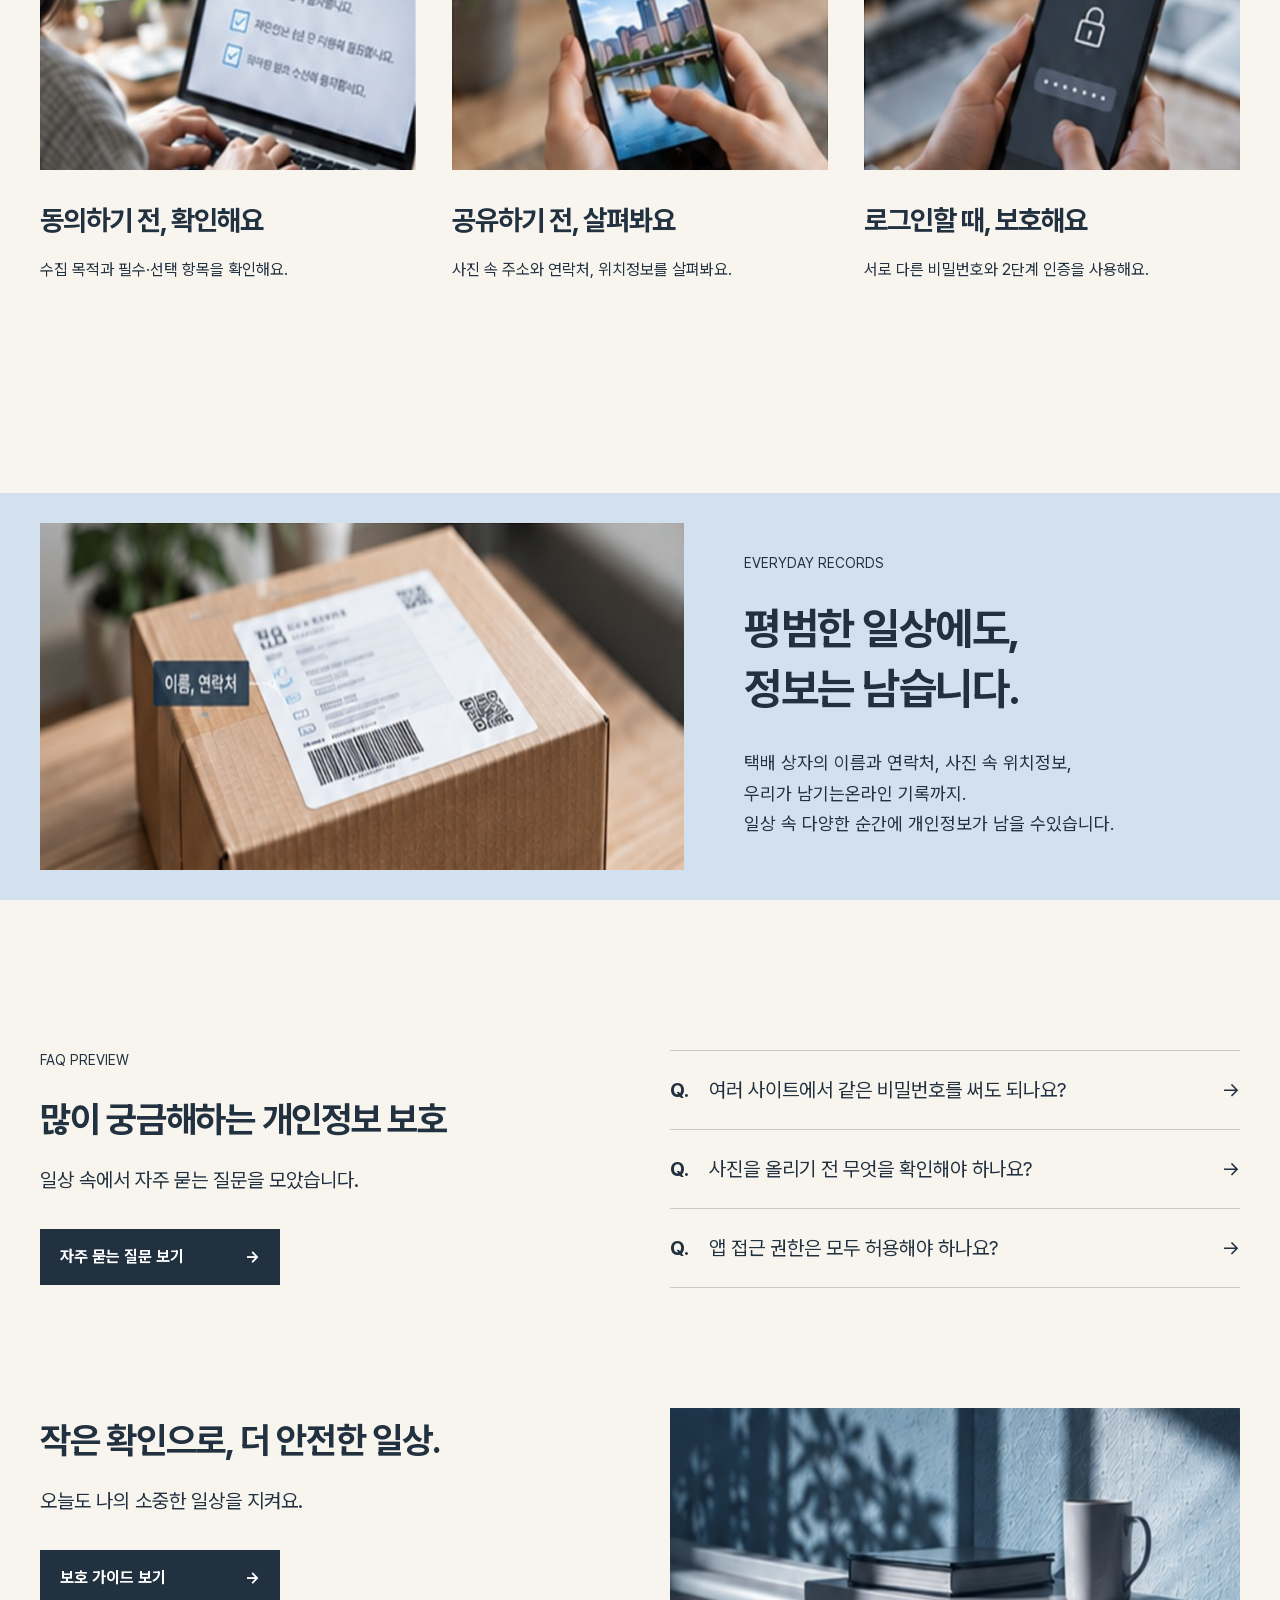
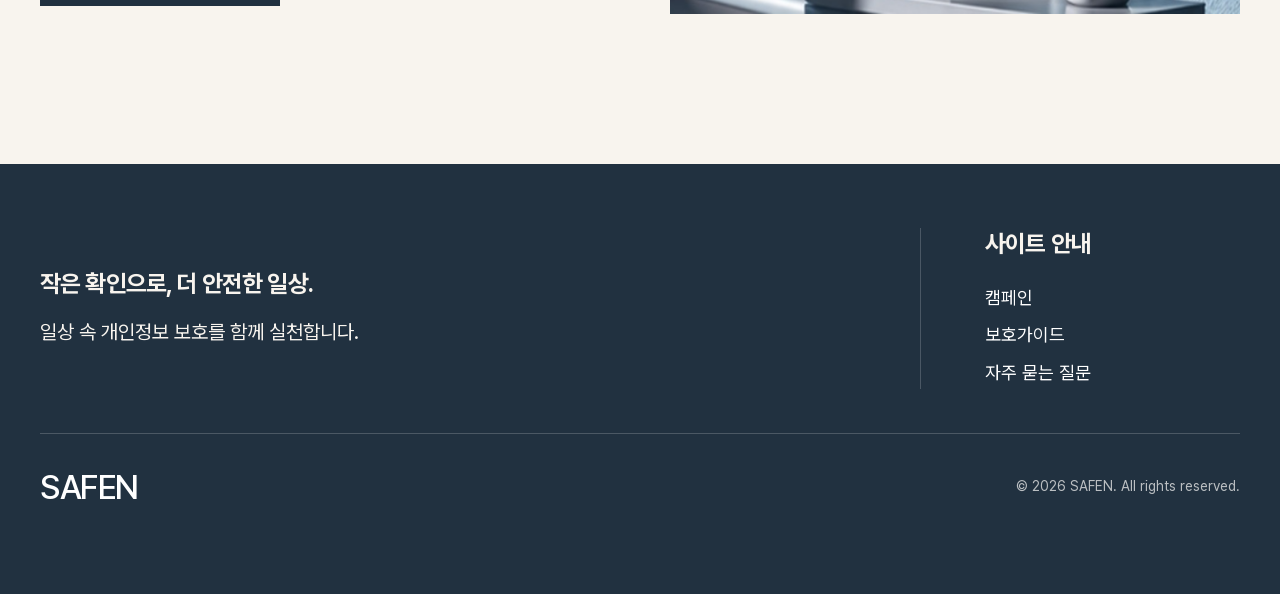
==== commit aa862c99: "전체수정" ====
--- a/index.html
+++ b/index.html
@@ -10,6 +10,7 @@
   <link rel="stylesheet" href="css/common.css" />
   <link rel="stylesheet" href="css/main.css" />
   <script src="js/common.js" defer></script>
+  <script src="js/main.js" defer></script>
 </head>
 
 <body data-page="main">
@@ -27,20 +28,15 @@
     </div>
   </header>
   <main id="content">
-    <section class="main-hero" aria-labelledby="main-title">
-      <!-- 실제 영상은 video/campaign.mp4에 넣고 data-src를 유지하세요. 파일이 있을 때만 플레이어가 표시됩니다. --><video class="main-video"
-        data-src="video/home.mp4" poster="img/campaign-poster.png" controls playsinline hidden></video>
+    <section class="main-hero" aria-label="SAFEN 캠페인 영상">
+      <video class="main-video" src="img/mainvideo.mp4" autoplay muted loop playsinline></video>
       <div class="main-hero-copy inner">
         <p class="eyebrow">CAMPAIGN FILM</p>
-        <h1 id="main-title">
-          개인정보를 지키는 일,<br />나의 일상을<br />지키는 일입니다.
-        </h1>
-        <p>
-          동의하기 전 한 번 더 확인하고,<br />공유하기 전 잠깐 생각해 주세요.
-        </p>
+        <h1 id="main-title">개인정보를 지키는 일,<br />나의 일상을<br />지키는 일입니다.</h1>
+        <p>동의하기 전 한 번 더 확인하고,<br />공유하기 전 잠깐 생각해 주세요.</p>
       </div>
-      <p class="video-status">캠페인 영상 준비 중</p>
     </section>
+
     <section class="main-about">
       <div class="inner">
         <div class="main-intro">
@@ -48,11 +44,10 @@
             <p class="eyebrow">ABOUT THE CAMPAIGN</p>
             <h2>내 정보의 주인은 나입니다.</h2>
           </div>
-          <p>
-            개인정보는 우리의 일상과 연결되어 있습니다.<br />작은 관심과
-            실천이 나와 가족의 안전한 일상을 만듭니다.
-          </p>
+          <p>개인정보는 우리의 일상과 연결되어 있습니다.<br />작은 관심과
+            실천이 나와 가족의 안전한 일상을 만듭니다.</p>
         </div>
+
         <div class="main-practice">
           <p class="eyebrow">개인정보 보호 실천 가이드</p>
           <h2>생활 속 세 가지 확인</h2>
@@ -64,10 +59,12 @@
               <p>수집 목적과 필수·선택 항목을 확인해요.</p>
             </article>
             <article>
+
               <img class="" src="img/share.png" alt="공유하기 전, 살펴봐요" loading="lazy" />
               <h3>공유하기 전, 살펴봐요</h3>
               <p>사진 속 주소와 연락처, 위치정보를 살펴봐요.</p>
             </article>
+
             <article>
               <img class="" src="img/login.png" alt="로그인할 때, 보호해요" loading="lazy" />
               <h3>로그인할 때, 보호해요</h3>
@@ -77,20 +74,19 @@
         </div>
       </div>
     </section>
+
     <section class="main-records">
       <div class="inner">
         <img class="" src="img/parcel.png" alt="이름과 연락처가 남아 있는 택배 송장" loading="lazy" />
         <div>
           <p class="eyebrow">EVERYDAY RECORDS</p>
           <h2>평범한 일상에도,<br />정보는 남습니다.</h2>
-          <p>
-            택배 상자의 이름과 연락처, 사진 속 위치정보,<br />우리가 남기는
-            온라인 기록까지.<br />일상 속 다양한 순간에 개인정보가 남을 수
-            있습니다.
-          </p>
+          <p>택배 상자의 이름과 연락처, 사진 속 위치정보,<br />우리가 남기는온라인 기록까지.<br />
+            일상 속 다양한 순간에 개인정보가 남을 수있습니다.</p>
         </div>
       </div>
     </section>
+
     <section class="main-faq inner">
       <div>
         <p class="eyebrow">FAQ PREVIEW</p>
@@ -105,6 +101,7 @@
             모두 허용해야 하나요?</span><span aria-hidden="true">→</span></a>
       </div>
     </section>
+
     <section class="main-cta inner">
       <div>
         <h2>작은 확인으로, 더 안전한 일상.</h2>
@@ -114,6 +111,7 @@
       <img class="" src="img/main-cta.png" alt="햇살이 비치는 책상과 머그잔" loading="lazy" />
     </section>
   </main>
+
   <footer class="site-footer">
     <div class="inner">
       <div class="footer-top">
--- a/css/common.css
+++ b/css/common.css
@@ -79,9 +79,6 @@
     transition: none;
   }
 }
-
-
-
 
 /* SVG 원본: 각 페이지 1920px / 공통 콘텐츠 1440px, 가이드 1592px. */
 @font-face {
@@ -183,10 +180,6 @@
   font-size: 16px;
   font-weight: 700;
   margin-top: 32px;
-}
-
-.button:hover {
-  background: #344b60;
 }
 
 .site-header {
--- a/css/main.css
+++ b/css/main.css
@@ -1,57 +1,105 @@
+/* ========================================
+   SAFEN MAIN PAGE
+======================================== */
+
+html {
+  scroll-behavior: smooth;
+}
+
+@media (prefers-reduced-motion: reduce) {
+  html {
+    scroll-behavior: auto;
+  }
+}
+
+/* 기본 배경 */
 body[data-page="main"] {
   background: var(--ivory);
 }
+
+/* 메인페이지 헤더 */
 body[data-page="main"] .site-header {
   position: absolute;
   top: 0;
   left: 0;
   width: 100%;
-}
+  z-index: 100;
+}
+
+/* ========================================
+   01. MAIN HERO
+======================================== */
+
+/* 히어로 전체 영역 */
 .main-hero {
+  position: relative;
+  width: 100%;
   height: 919px;
-  position: relative;
-  background:
-    linear-gradient(90deg, #111b2980, #111b2920),
-    url("../img/campaign-poster.png") center/cover;
-  color: white;
+  overflow: hidden;
+  background: #111b29;
+  color: #ffffff;
   display: flex;
   align-items: center;
 }
+
+/* 히어로 배경 영상 */
+.main-video {
+  position: absolute;
+  inset: 0;
+  width: 100%;
+  height: 100%;
+  object-fit: cover;
+  object-position: center;
+  display: block;
+  z-index: 0;
+}
+
+/* 영상 위 어두운 그라데이션 */
+.main-hero::before {
+  content: "";
+  position: absolute;
+  inset: 0;
+  z-index: 1;
+  pointer-events: none;
+  background: linear-gradient(90deg,
+      rgba(17, 27, 41, 0.5) 0%,
+      rgba(17, 27, 41, 0.1) 100%);
+}
+
+/* 히어로 텍스트 영역 */
 .main-hero-copy {
   position: relative;
-  z-index: 1;
+  z-index: 2;
+  width: 100%;
+  max-width: 1440px;
+  padding: 0 40px;
+  margin: 0 auto;
+  box-sizing: border-box;
   pointer-events: none;
 }
+
+/* 히어로 제목 */
 .main-hero h1 {
   font-size: 64px;
   line-height: 1.19;
   margin: 30px 0;
 }
-.main-hero p:not(.eyebrow):not(.video-status) {
+
+/* 히어로 설명 */
+.main-hero p:not(.eyebrow) {
   font-size: 22px;
   line-height: 1.55;
 }
-.main-hero > .video-status {
-  position: absolute;
-  bottom: 0;
-  left: 0;
-  width: 100%;
-  padding: 25px max(40px, calc((100% - 1440px) / 2));
-  background: #17253388;
-}
-.main-video {
-  width: 100%;
-  height: 100%;
-  object-fit: cover;
-  position: absolute;
-  inset: 0;
-}
-.main-hero.has-video .main-hero-copy {
-  display: none;
-}
+
+/* ========================================
+   02. ABOUT CAMPAIGN
+======================================== */
+
 .main-about {
   padding: 150px 0 210px;
 }
+
+/* 캠페인 소개 */
 .main-intro {
   display: grid;
   grid-template-columns: 1fr 1fr;
@@ -60,54 +108,81 @@
   border-bottom: 1px solid var(--line);
   align-items: center;
 }
+
 .main-intro p:not(.eyebrow) {
   border-left: 1px solid var(--line);
   padding-left: 50px;
   font-size: 20px;
 }
+
+/* 개인정보 보호 실천 가이드 */
 .main-practice {
   padding-top: 90px;
 }
-.main-practice > p:not(.eyebrow) {
+
+.main-practice>p:not(.eyebrow) {
   margin-top: 18px;
 }
+
+/* 카드 영역 */
 .main-cards {
   display: grid;
   grid-template-columns: repeat(3, minmax(0, 1fr));
   gap: 36px;
   margin-top: 36px;
 }
+
+/* 카드 이미지 */
 .main-cards img {
   width: 100%;
-  aspect-ratio: 456/312;
+  aspect-ratio: 456 / 312;
   object-fit: cover;
 }
+
+/* 카드 제목 */
 .main-cards h3 {
   margin-top: 32px;
 }
+
+/* 카드 설명 */
 .main-cards p {
   font-size: 16px;
   margin-top: 16px;
 }
+
+/* ========================================
+   03. EVERYDAY RECORDS
+======================================== */
+
 .main-records {
   background: var(--sky);
   padding: 30px 0;
 }
+
 .main-records .inner {
   display: grid;
   grid-template-columns: 780fr 600fr;
   gap: 60px;
   align-items: center;
 }
+
+/* 이미지 */
 .main-records img {
   width: 100%;
-  aspect-ratio: 780/420;
+  aspect-ratio: 780 / 420;
   object-fit: cover;
 }
+
+/* 설명 */
 .main-records p:not(.eyebrow) {
   font-size: 18px;
   margin-top: 30px;
 }
+
+/* ========================================
+   04. FAQ PREVIEW
+======================================== */
+
 .main-faq {
   display: grid;
   grid-template-columns: 1fr 1fr;
@@ -115,30 +190,48 @@
   padding-top: 150px;
   padding-bottom: 120px;
 }
+
+/* 제목 */
 .main-faq h2,
 .main-cta h2 {
   font-size: 36px;
 }
+
+/* 설명 */
 .main-faq p:not(.eyebrow),
 .main-cta p {
   margin-top: 18px;
 }
+
+/* FAQ 질문 링크 */
 .main-question-links a {
   display: flex;
   gap: 20px;
   border-top: 1px solid var(--line);
   padding: 22px 0;
   font-size: 20px;
-}
+  transition: color 0.4s ease;
+}
+
+/* 마지막 질문 */
 .main-question-links a:last-child {
   border-bottom: 1px solid var(--line);
 }
+
+/* 화살표 오른쪽 정렬 */
 .main-question-links a span:last-child {
   margin-left: auto;
 }
+
+/* FAQ 호버 */
 .main-question-links a:hover {
   color: #52748e;
 }
+
+/* ========================================
+   05. MAIN CTA
+======================================== */
+
 .main-cta {
   display: grid;
   grid-template-columns: 1fr 1fr;
@@ -146,121 +239,170 @@
   align-items: center;
   padding-bottom: 70px;
 }
+
+/* CTA 이미지 */
 .main-cta img {
   width: 100%;
-  aspect-ratio: 690/250;
+  aspect-ratio: 690 / 250;
   object-fit: cover;
 }
+
+/* ========================================
+   TABLET (1100px 이하)
+======================================== */
+
 @media (max-width: 1100px) {
+
+  /* HERO */
   .main-hero {
     height: 760px;
   }
+
   .main-hero h1 {
     font-size: 54px;
   }
+
+  /* ABOUT */
   .main-intro {
     gap: 30px;
   }
+
   .main-intro p:not(.eyebrow) {
     padding-left: 30px;
   }
+
   .main-about {
     padding: 100px 0;
   }
+
+  /* RECORDS */
   .main-records .inner {
     gap: 30px;
   }
+
+  /* FAQ */
   .main-faq {
     gap: 35px;
     padding: 100px 0;
   }
+
   .main-faq h2,
   .main-cta h2 {
     font-size: 30px;
   }
+
   .main-question-links a {
     font-size: 17px;
   }
 }
+
+/* ========================================
+   MOBILE (700px 이하)
+======================================== */
+
 @media (max-width: 700px) {
+
+  /* HERO */
   .main-hero {
     height: 640px;
-    background-position: 58% center;
-  }
+  }
+
+  .main-video {
+    object-position: center;
+  }
+
   .main-hero h1 {
     font-size: 36px;
     line-height: 1.35;
     margin: 22px 0;
   }
-  .main-hero p:not(.eyebrow):not(.video-status) {
+
+  .main-hero p:not(.eyebrow) {
     font-size: 16px;
   }
-  .main-hero > .video-status {
-    padding: 16px 20px;
-    font-size: 12px;
-  }
+
+  /* ABOUT */
   .main-about {
     padding: 64px 0;
   }
+
   .main-intro {
     grid-template-columns: 1fr;
     gap: 22px;
     padding-bottom: 38px;
   }
+
   .main-intro h2 {
     font-size: 27px;
   }
+
   .main-intro p:not(.eyebrow) {
     border: 0;
     padding: 0;
     font-size: 15px;
   }
+
+  /* PRACTICE */
   .main-practice {
     padding-top: 42px;
   }
+
   .main-cards {
     grid-template-columns: 1fr;
     gap: 36px;
     margin-top: 26px;
   }
+
   .main-cards h3 {
     margin-top: 18px;
   }
+
   .main-cards p {
     margin-top: 8px;
     font-size: 14px;
   }
+
+  /* RECORDS */
   .main-records {
     padding: 32px 0 40px;
   }
+
   .main-records .inner {
     grid-template-columns: 1fr;
     gap: 30px;
   }
+
   .main-records p:not(.eyebrow) {
     font-size: 15px;
     margin-top: 20px;
   }
+
+  /* FAQ */
   .main-faq {
     grid-template-columns: 1fr;
     padding: 60px 0;
     gap: 32px;
   }
+
   .main-faq h2,
   .main-cta h2 {
     font-size: 27px;
   }
+
   .main-question-links a {
     font-size: 15px;
     gap: 12px;
     padding: 20px 0;
   }
+
+  /* CTA */
   .main-cta {
     grid-template-columns: 1fr;
     gap: 28px;
     padding-bottom: 16px;
   }
+
   .main-cta img {
-    aspect-ratio: 353/180;
-  }
-}
+    aspect-ratio: 353 / 180;
+  }
+}
